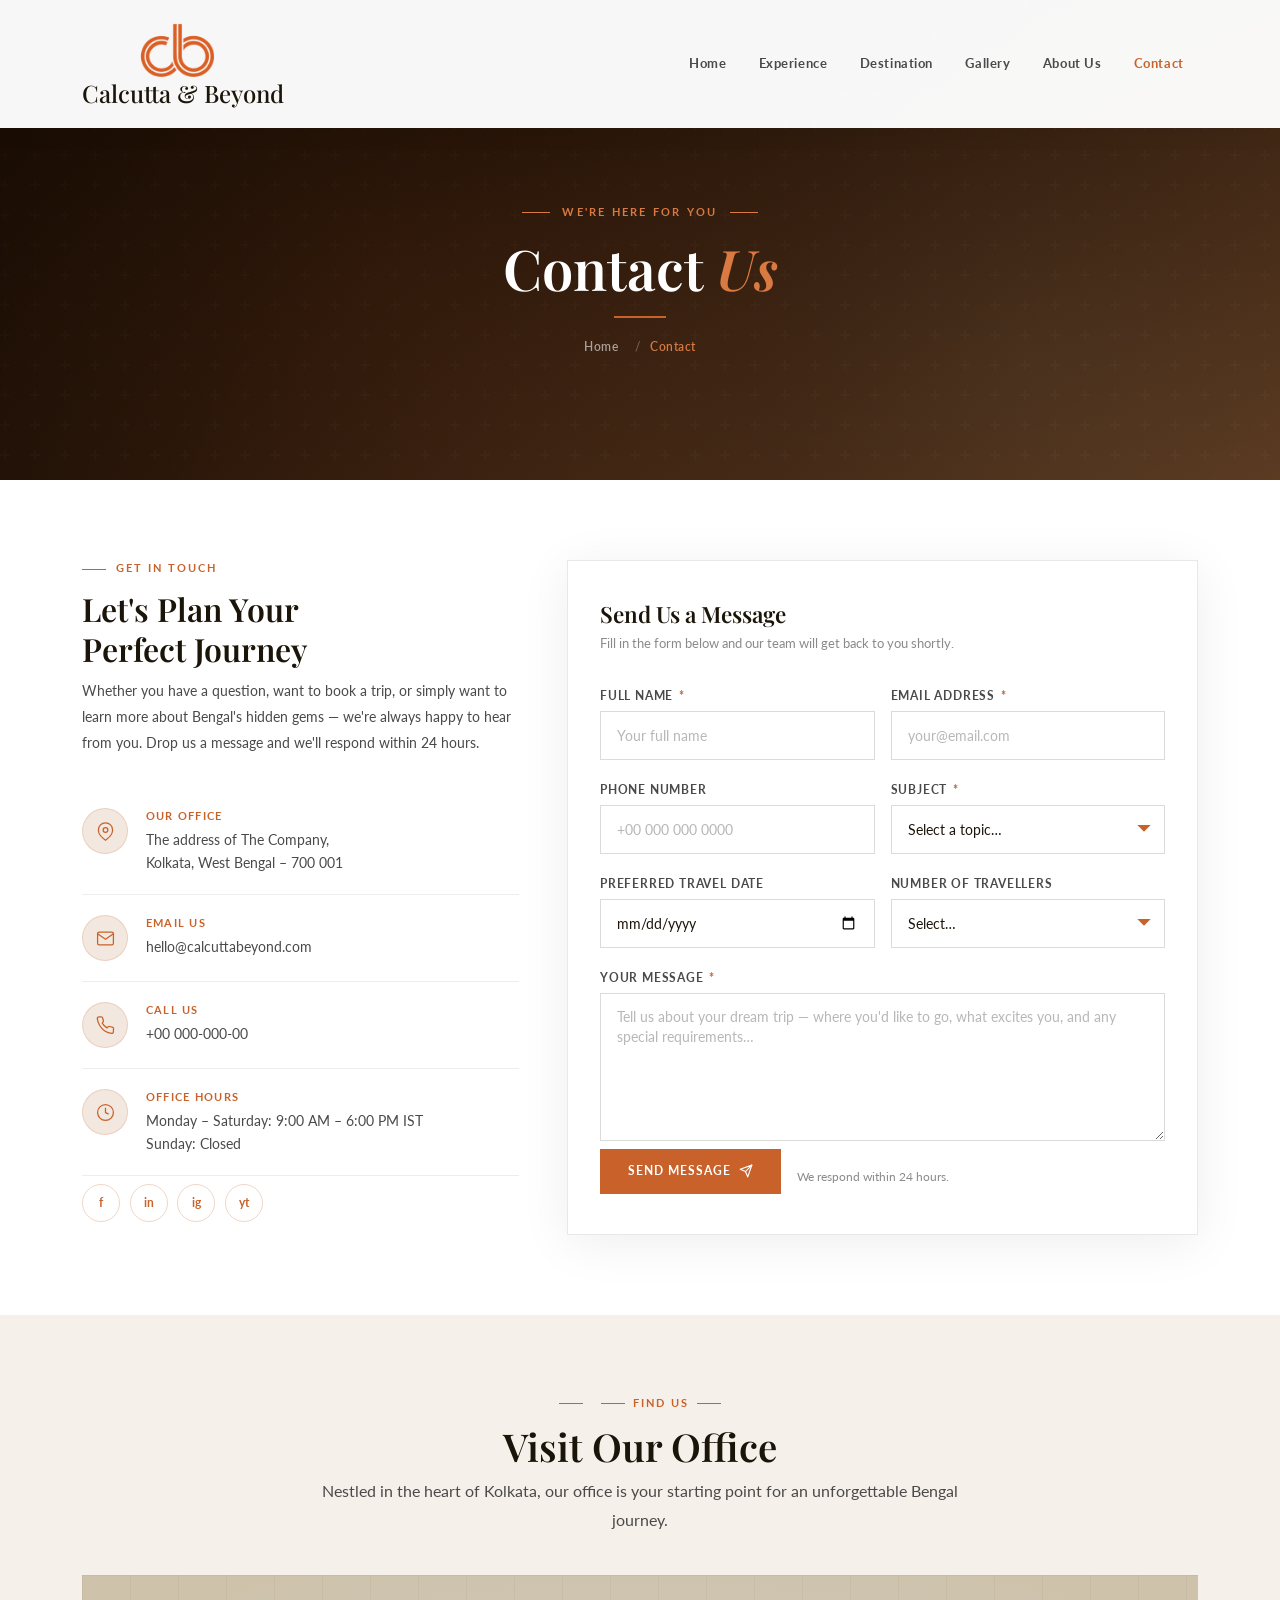
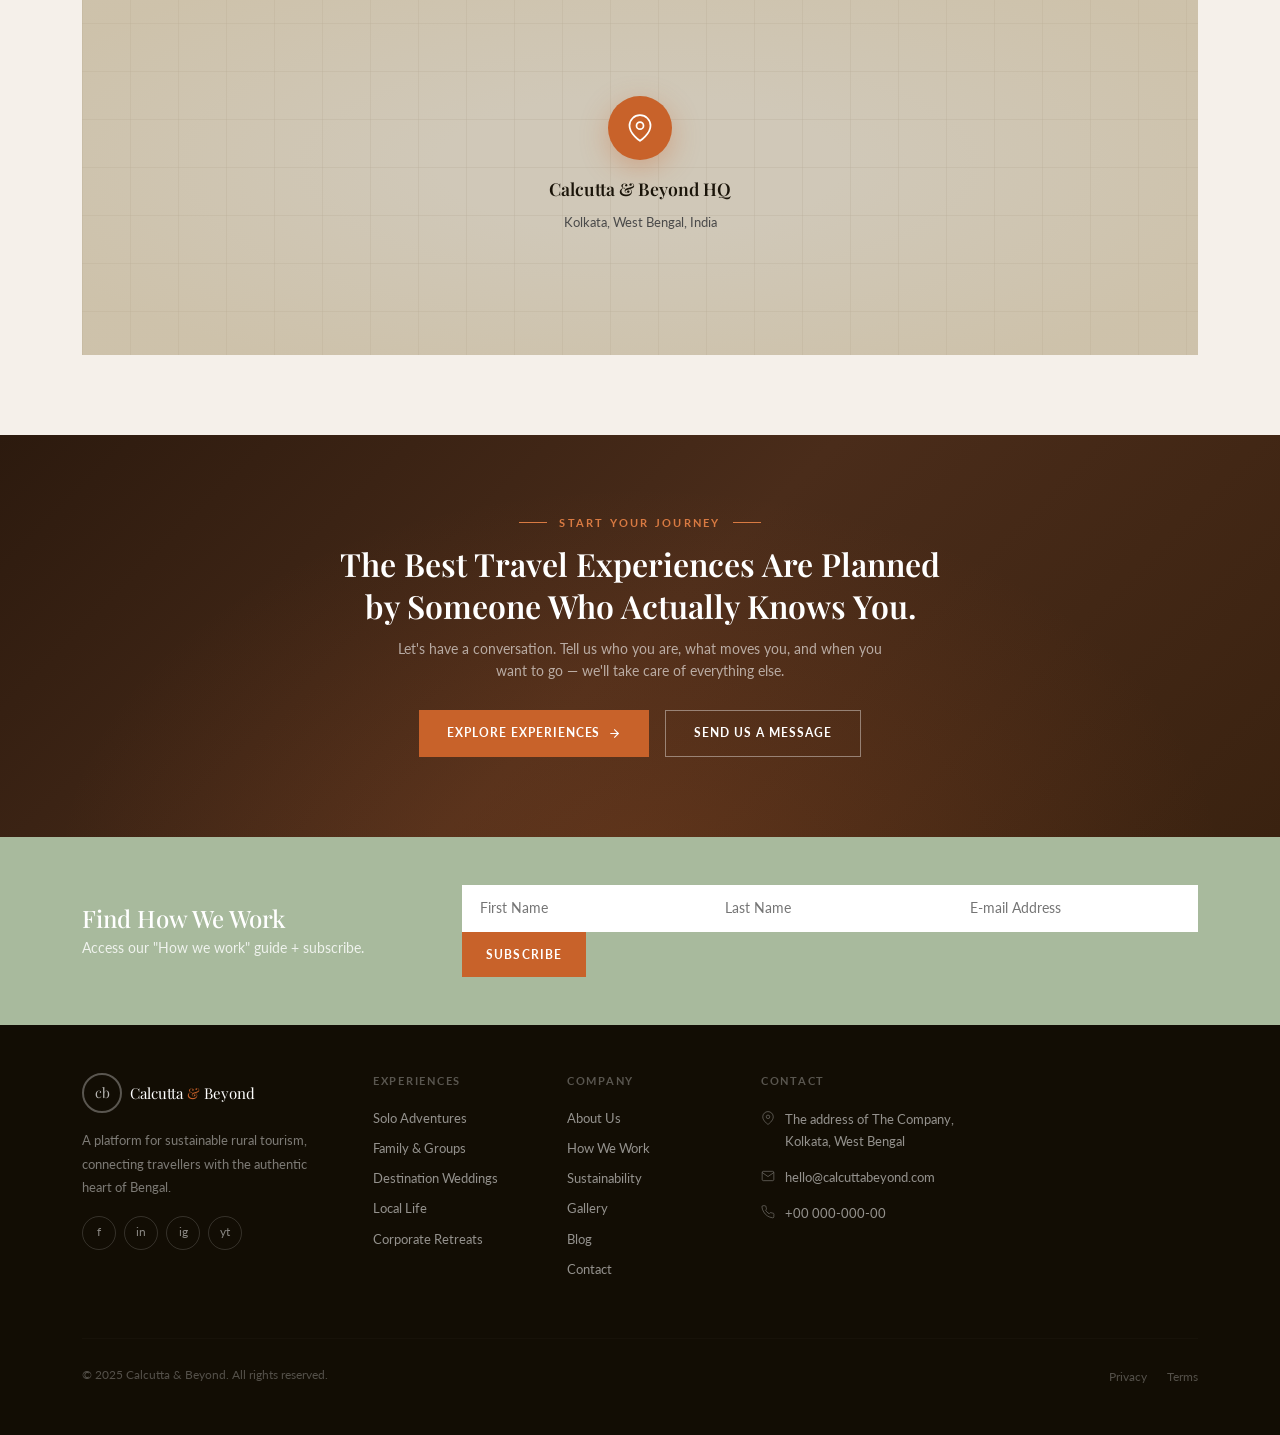
==== contact.html @ c4104a1e "udpate" ====
<!DOCTYPE html>
<html lang="en">
<head>
  <meta charset="UTF-8" />
  <meta name="viewport" content="width=device-width, initial-scale=1.0" />
  <title>Contact Us – Calcutta & Beyond</title>

  <!-- Bootstrap 5 -->
  <link href="https://cdn.jsdelivr.net/npm/bootstrap@5.3.3/dist/css/bootstrap.min.css" rel="stylesheet"/>
  <!-- AOS -->
  <link href="https://cdn.jsdelivr.net/npm/aos@2.3.4/dist/aos.css" rel="stylesheet"/>
  <!-- Google Fonts -->
  <link href="https://fonts.googleapis.com/css2?family=Playfair+Display:ital,wght@0,400;0,600;0,700;1,400;1,600&family=Lato:wght@300;400;700&display=swap" rel="stylesheet"/>

  <style>
    /* ═══════════════════════════════════════════
       TOKENS
    ═══════════════════════════════════════════ */
    :root {
      --orange:      #C8622A;
      --orange-lt:   #D97A42;
      --orange-pale: #F2E8DF;
      --cream:       #F5F0EA;
      --sage:        #9FAF94;
      --sage-bg:     #A8BA9D;
      --dark:        #1A1409;
      --mid:         #4A4A4A;
      --light:       #8A8A8A;
      --white:       #FFFFFF;
      --font-display: 'Playfair Display', serif;
      --font-body:    'Lato', sans-serif;
    }

    *, *::before, *::after { box-sizing: border-box; }
    html { scroll-behavior: smooth; }
    body {
      font-family: var(--font-body);
      color: var(--dark);
      background: var(--white);
      overflow-x: hidden;
    }

    /* ═══════════════════════════════════════════
       TYPOGRAPHY HELPERS
    ═══════════════════════════════════════════ */
    .font-display { font-family: var(--font-display); }
    .eyebrow {
      font-size: .7rem; font-weight: 700;
      letter-spacing: .18em; text-transform: uppercase;
      color: var(--orange); display: block; margin-bottom: .75rem;
    }
    .eyebrow::before {
      content: ''; display: inline-block;
      width: 24px; height: 1px; background: var(--orange);
      vertical-align: middle; margin-right: 10px;
    }
    .section-title {
      font-family: var(--font-display);
      font-size: clamp(1.8rem, 3vw, 2.8rem);
      font-weight: 600; line-height: 1.18; color: var(--dark);
    }
    .section-sub { font-size: .97rem; line-height: 1.85; color: var(--mid); }
    .bg-cream { background: var(--cream) !important; }
    .py-lg-6  { padding-top: 5rem !important; padding-bottom: 5rem !important; }

    /* ═══════════════════════════════════════════
       BUTTONS
    ═══════════════════════════════════════════ */
    .btn-cb-primary {
      display: inline-flex; align-items: center; gap: .5rem;
      background: var(--orange); color: var(--white);
      font-size: .75rem; font-weight: 700; letter-spacing: .08em;
      text-transform: uppercase; padding: .85rem 1.75rem;
      border: none; text-decoration: none; cursor: pointer;
      transition: background .25s, transform .25s;
    }
    .btn-cb-primary:hover { background: var(--orange-lt); color: var(--white); transform: translateY(-2px); }
    .btn-cb-primary svg  { transition: transform .25s; }
    .btn-cb-primary:hover svg { transform: translateX(4px); }

    /* ═══════════════════════════════════════════
       NAVBAR
    ═══════════════════════════════════════════ */
    #mainNav {
      background: rgba(255,255,255,.97) !important;
      box-shadow: 0 2px 24px rgba(0,0,0,.07);
      padding: .9rem 0;
      transition: padding .3s;
    }
    #mainNav.scrolled { padding: .5rem 0; }
    #mainNav .navbar-brand img {
      height: 60px; width: auto; object-fit: contain; margin-right: .75rem;
    }
    #mainNav .navbar-brand h4 {
      font-family: 'Playfair Display', serif;
      font-optical-sizing: auto;
      margin: 0; color: var(--dark);
    }
    .nav-link {
      font-size: .82rem; font-weight: 700; letter-spacing: .04em;
      color: var(--mid) !important; transition: color .2s;
      padding: .5rem .9rem !important;
    }
    .nav-link:hover, .nav-link.active { color: var(--orange) !important; }
    .navbar-toggler { border: 1.5px solid var(--orange); }
    .navbar-toggler-icon {
      background-image: url("data:image/svg+xml,%3csvg xmlns='http://www.w3.org/2000/svg' viewBox='0 0 30 30'%3e%3cpath stroke='%23C8622A' stroke-linecap='round' stroke-miterlimit='10' stroke-width='2' d='M4 7h22M4 15h22M4 23h22'/%3e%3c/svg%3e");
    }

    /* ═══════════════════════════════════════════
       INNER PAGE BANNER
    ═══════════════════════════════════════════ */
    #page-banner {
      min-height: 480px;
      position: relative;
      display: flex; align-items: center;
      /* Swap gradient for: background-image: url('assets/img/contact-banner.jpg'); */
      background: linear-gradient(135deg, #1e0e05 0%, #3a2010 35%, #5c3820 60%, #7a5030 100%);
      background-size: cover; background-position: center;
      overflow: hidden;
      padding-top: 80px;
    }
    .banner-mesh {
      position: absolute; inset: 0; pointer-events: none;
      background:
        radial-gradient(ellipse 800px 600px at 30% 55%, rgba(200,98,42,.2) 0%, transparent 60%),
        radial-gradient(ellipse 500px 400px at 80% 75%, rgba(159,175,148,.08) 0%, transparent 55%);
    }
    .banner-pattern {
      position: absolute; inset: 0; pointer-events: none; opacity: .04;
      background-image: url("data:image/svg+xml,%3Csvg width='60' height='60' viewBox='0 0 60 60' xmlns='http://www.w3.org/2000/svg'%3E%3Cg fill='%23ffffff'%3E%3Cpath d='M36 34v-4h-2v4h-4v2h4v4h2v-4h4v-2h-4zm0-30V0h-2v4h-4v2h4v4h2V6h4V4h-4zM6 34v-4H4v4H0v2h4v4h2v-4h4v-2H6zM6 4V0H4v4H0v2h4v4h2V6h4V4H6z'/%3E%3C/g%3E%3C/svg%3E");
    }
    .banner-overlay {
      position: absolute; inset: 0; pointer-events: none;
      background: linear-gradient(160deg, rgba(20,10,2,.82) 0%, rgba(20,10,2,.55) 50%, rgba(20,10,2,.3) 100%);
    }
    .banner-inner { position: relative; z-index: 2; width: 100%; }
    .banner-eyebrow {
      font-size: .7rem; font-weight: 700; letter-spacing: .2em;
      text-transform: uppercase; color: var(--orange-lt);
      display: flex; align-items: center; justify-content: center; gap: .8rem;
      margin-bottom: 1rem;
    }
    .banner-eyebrow::before,
    .banner-eyebrow::after {
      content: ''; width: 28px; height: 1px;
      background: var(--orange-lt); flex-shrink: 0;
    }
    #page-banner h1 {
      font-family: var(--font-display);
      font-size: clamp(2rem, 4.5vw, 3.5rem);
      font-weight: 600; line-height: 1.12; color: var(--white);
      margin-bottom: 1rem;
    }
    #page-banner h1 em { font-style: italic; color: var(--orange-lt); }
    .banner-divider {
      display: block; width: 52px; height: 2px;
      background: var(--orange); margin: 0 auto 1.25rem;
    }
    .banner-breadcrumb .breadcrumb {
      justify-content: center; margin: 0;
      background: transparent; padding: 0;
    }
    .banner-breadcrumb .breadcrumb-item {
      font-size: .76rem; font-weight: 600; letter-spacing: .04em;
    }
    .banner-breadcrumb .breadcrumb-item a {
      color: rgba(255,255,255,.58); text-decoration: none; transition: color .2s;
    }
    .banner-breadcrumb .breadcrumb-item a:hover { color: var(--orange-lt); }
    .banner-breadcrumb .breadcrumb-item.active { color: var(--orange-lt); }
    .banner-breadcrumb .breadcrumb-item + .breadcrumb-item::before {
      content: '/'; color: rgba(255,255,255,.28); padding: 0 .55rem;
    }

    /* ═══════════════════════════════════════════
       CONTACT INFO
    ═══════════════════════════════════════════ */
    #contact-main { background: var(--white); }

    .contact-intro-title {
      font-family: var(--font-display);
      font-size: clamp(1.5rem, 2.5vw, 2rem);
      font-weight: 600; line-height: 1.25; color: var(--dark);
      margin-bottom: .6rem;
    }
    .contact-intro-sub {
      font-size: .9rem; line-height: 1.8; color: var(--mid);
      margin-bottom: 2rem;
    }

    .info-item {
      display: flex; align-items: flex-start; gap: 1.1rem;
      padding: 1.25rem 0;
      border-bottom: 1px solid rgba(0,0,0,.07);
    }
    .info-item:last-child { border-bottom: none; }
    .info-icon {
      width: 46px; height: 46px; flex-shrink: 0; border-radius: 50%;
      background: var(--orange-pale);
      border: 1.5px solid rgba(200,98,42,.18);
      display: flex; align-items: center; justify-content: center;
      transition: background .25s, border-color .25s;
    }
    .info-item:hover .info-icon {
      background: var(--orange);
      border-color: var(--orange);
    }
    .info-icon svg {
      width: 19px; height: 19px; stroke: var(--orange);
      stroke-width: 1.6; fill: none;
      transition: stroke .25s;
    }
    .info-item:hover .info-icon svg { stroke: var(--white); }
    .info-label {
      font-size: .68rem; font-weight: 700; letter-spacing: .12em;
      text-transform: uppercase; color: var(--orange); margin-bottom: .2rem;
    }
    .info-text {
      font-size: .88rem; line-height: 1.65; color: var(--mid); margin: 0;
    }
    .info-text a { color: var(--mid); text-decoration: none; transition: color .2s; }
    .info-text a:hover { color: var(--orange); }

    /* Social strip inside info panel */
    .contact-socials { display: flex; gap: .6rem; margin-top: 1.75rem; }
    .c-social-btn {
      width: 38px; height: 38px;
      border: 1.5px solid rgba(200,98,42,.25);
      border-radius: 50%;
      display: flex; align-items: center; justify-content: center;
      color: var(--orange); text-decoration: none;
      font-size: .75rem; font-weight: 700;
      transition: background .25s, border-color .25s, color .25s;
    }
    .c-social-btn:hover {
      background: var(--orange);
      border-color: var(--orange);
      color: var(--white);
    }

    /* ═══════════════════════════════════════════
       CONTACT FORM
    ═══════════════════════════════════════════ */
    .contact-form-wrap {
      background: var(--white);
      border: 1px solid rgba(0,0,0,.09);
      padding: 2.5rem 2rem;
      box-shadow: 0 8px 48px rgba(0,0,0,.07);
    }
    .form-section-title {
      font-family: var(--font-display);
      font-size: 1.4rem; font-weight: 600; color: var(--dark);
      margin-bottom: .4rem;
    }
    .form-section-sub {
      font-size: .83rem; color: var(--light); margin-bottom: 1.75rem;
    }
    .form-label {
      font-size: .72rem; font-weight: 700; letter-spacing: .07em;
      text-transform: uppercase; color: var(--mid); margin-bottom: .4rem;
    }
    .form-control,
    .form-select {
      border: 1px solid rgba(0,0,0,.14); border-radius: 0;
      padding: .82rem 1rem; font-size: .88rem;
      font-family: var(--font-body); color: var(--dark);
      transition: border-color .25s, box-shadow .25s;
      background-color: var(--white);
    }
    .form-control:focus,
    .form-select:focus {
      border-color: var(--orange);
      box-shadow: 0 0 0 3px rgba(200,98,42,.1);
      outline: none;
    }
    .form-control::placeholder { color: rgba(74,74,74,.4); font-size: .85rem; }
    textarea.form-control { min-height: 148px; resize: vertical; }
    .form-select { background-image: url("data:image/svg+xml,%3Csvg xmlns='http://www.w3.org/2000/svg' width='12' height='8' viewBox='0 0 12 8'%3E%3Cpath fill='%23C8622A' d='M1 1l5 5 5-5'/%3E%3C/svg%3E"); }

    /* Required asterisk */
    .form-label .req { color: var(--orange); margin-left: 2px; }

    /* Form submit row */
    .form-note {
      font-size: .75rem; color: var(--light); margin-top: .75rem;
    }

    /* ═══════════════════════════════════════════
       MAP SECTION
    ═══════════════════════════════════════════ */
    #map-section { background: var(--cream); }
    .map-wrap {
      position: relative; width: 100%; height: 380px;
      overflow: hidden; background: #d0c8b8;
      display: flex; align-items: center; justify-content: center;
    }
    .map-placeholder {
      text-align: center; position: relative; z-index: 2;
    }
    .map-placeholder-icon {
      width: 64px; height: 64px; margin: 0 auto 1rem;
      background: var(--orange);
      border-radius: 50%;
      display: flex; align-items: center; justify-content: center;
      box-shadow: 0 8px 28px rgba(200,98,42,.35);
    }
    .map-placeholder-icon svg {
      width: 28px; height: 28px; stroke: var(--white);
      stroke-width: 1.5; fill: none;
    }
    .map-placeholder p {
      font-family: var(--font-display); font-size: 1.1rem;
      font-weight: 600; color: var(--dark); margin-bottom: .4rem;
    }
    .map-placeholder span { font-size: .82rem; color: var(--mid); }
    /* Map grid-lines texture */
    .map-grid {
      position: absolute; inset: 0; opacity: .18;
      background-image:
        linear-gradient(rgba(100,80,50,.4) 1px, transparent 1px),
        linear-gradient(90deg, rgba(100,80,50,.4) 1px, transparent 1px);
      background-size: 48px 48px;
    }
    .map-grid-accent {
      position: absolute; inset: 0;
      background: radial-gradient(ellipse 60% 60% at 50% 50%, transparent 30%, rgba(200,180,140,.3) 100%);
    }

    /* ═══════════════════════════════════════════
       CTA STRIP
    ═══════════════════════════════════════════ */
    #cta-strip {
      position: relative; overflow: hidden;
      background: linear-gradient(135deg, #2c1a0e 0%, #4a2c1a 50%, #3a2210 100%);
    }
    #cta-strip::before {
      content: ''; position: absolute; inset: 0; pointer-events: none;
      background: radial-gradient(ellipse 900px 600px at 50% 110%, rgba(200,98,42,.2) 0%, transparent 65%);
    }
    .cta-eyebrow {
      font-size: .7rem; font-weight: 700; letter-spacing: .2em;
      text-transform: uppercase; color: var(--orange-lt);
      display: flex; align-items: center; justify-content: center; gap: .8rem;
      margin-bottom: .75rem;
    }
    .cta-eyebrow::before,
    .cta-eyebrow::after {
      content: ''; width: 28px; height: 1px; background: var(--orange-lt); flex-shrink: 0;
    }
    .cta-strip-title {
      font-family: var(--font-display);
      font-size: clamp(1.4rem, 2.5vw, 2.1rem);
      font-weight: 600; line-height: 1.3; color: var(--white);
      margin-bottom: .75rem;
    }
    .cta-strip-sub { font-size: .9rem; color: rgba(255,255,255,.6); margin-bottom: 1.75rem; }

    /* ═══════════════════════════════════════════
       NEWSLETTER
    ═══════════════════════════════════════════ */
    #newsletter { background: var(--sage-bg); }
    #newsletter h3 { font-family: var(--font-display); font-size: 1.5rem; color: var(--white); }
    #newsletter p  { font-size: .88rem; color: rgba(255,255,255,.82); }
    .nl-input {
      border: none; border-radius: 0;
      padding: .85rem 1.1rem; font-size: .85rem;
      font-family: var(--font-body); outline: none;
    }
    .nl-input:focus { box-shadow: none; border: none; outline: none; }
    .nl-btn {
      background: var(--orange); color: var(--white);
      border: none; padding: .85rem 1.5rem; border-radius: 0;
      font-size: .72rem; font-weight: 700; letter-spacing: .1em;
      text-transform: uppercase; white-space: nowrap;
      cursor: pointer; transition: background .25s;
    }
    .nl-btn:hover { background: var(--orange-lt); }

    /* ═══════════════════════════════════════════
       FOOTER
    ═══════════════════════════════════════════ */
    footer { background: #120d04; }
    .footer-brand-text { font-family: var(--font-display); font-size: 15px; color: var(--white); }
    .footer-brand-text span { color: var(--orange); }
    .footer-brand-mark {
      width: 40px; height: 40px; border-radius: 50%;
      border: 2px solid rgba(255,255,255,.3);
      display: flex; align-items: center; justify-content: center;
      font-family: var(--font-display); color: rgba(255,255,255,.7); font-size: 14px; flex-shrink: 0;
    }
    footer p.brand-sub { font-size: .82rem; color: rgba(255,255,255,.45); line-height: 1.8; }
    .social-btn {
      width: 34px; height: 34px; border-radius: 50%;
      border: 1px solid rgba(255,255,255,.15);
      display: flex; align-items: center; justify-content: center;
      color: rgba(255,255,255,.5); text-decoration: none; font-size: .78rem;
      transition: border-color .2s, color .2s;
    }
    .social-btn:hover { border-color: var(--orange); color: var(--orange); }
    .footer-col-title {
      font-size: .68rem; font-weight: 700; letter-spacing: .16em;
      text-transform: uppercase; color: rgba(255,255,255,.3); margin-bottom: 1.25rem;
    }
    .footer-link {
      display: block; font-size: .82rem;
      color: rgba(255,255,255,.55); text-decoration: none; margin-bottom: .65rem;
      transition: color .2s;
    }
    .footer-link:hover { color: var(--orange-lt); }
    .footer-contact-item { display: flex; gap: .65rem; margin-bottom: .9rem; }
    .footer-contact-item svg { flex-shrink: 0; margin-top: 2px; opacity: .55; }
    .footer-contact-item span { font-size: .82rem; color: rgba(255,255,255,.55); line-height: 1.65; }
    .footer-divider { border-color: rgba(255,255,255,.07); }
    .footer-bottom-text { font-size: .75rem; color: rgba(255,255,255,.28); }
    .footer-bottom-link {
      color: rgba(255,255,255,.28); text-decoration: none;
      font-size: .75rem; margin-left: 1rem; transition: color .2s;
    }
    .footer-bottom-link:hover { color: var(--orange-lt); }

    /* ═══════════════════════════════════════════
       RESPONSIVE
    ═══════════════════════════════════════════ */
    @media(max-width: 991px) {
      #page-banner { min-height: 380px; padding-top: 70px; }
    }
    @media(max-width: 575px) {
      #page-banner { min-height: 320px; }
      .contact-form-wrap { padding: 1.75rem 1.25rem; }
    }
  </style>
</head>
<body>

<!-- ═══════════════════════
     NAVBAR
════════════════════════ -->
<nav class="navbar navbar-expand-lg fixed-top" id="mainNav">
  <div class="container">
    <a class="navbar-brand text-center align-items-center gap-2" href="index.html">
      <img src="assets/img/logo.svg" alt="">
      <h4>Calcutta &amp; Beyond</h4>
    </a>
    <button class="navbar-toggler" type="button" data-bs-toggle="collapse" data-bs-target="#navMenu">
      <span class="navbar-toggler-icon"></span>
    </button>
    <div class="collapse navbar-collapse" id="navMenu">
      <ul class="navbar-nav ms-auto gap-1">
        <li class="nav-item"><a class="nav-link" href="index.html">Home</a></li>
        <li class="nav-item"><a class="nav-link" href="experieces.html">Experience</a></li>
        <li class="nav-item"><a class="nav-link" href="#">Destination</a></li>
        <li class="nav-item"><a class="nav-link" href="#">Gallery</a></li>
        <li class="nav-item"><a class="nav-link" href="#">About Us</a></li>
        <li class="nav-item"><a class="nav-link active" href="#">Contact</a></li>
      </ul>
    </div>
  </div>
</nav>


<!-- ═══════════════════════
     PAGE BANNER
════════════════════════ -->
<section id="page-banner">
  <div class="banner-mesh"></div>
  <div class="banner-pattern"></div>
  <div class="banner-overlay"></div>

  <div class="container banner-inner">
    <div class="row justify-content-center">
      <div class="col-lg-8 col-xl-7 text-center" data-aos="fade-up" data-aos-duration="750">
        <div class="banner-eyebrow">We're Here For You</div>
        <h1>Contact <em>Us</em></h1>
        <span class="banner-divider"></span>
        <nav class="banner-breadcrumb" aria-label="breadcrumb">
          <ol class="breadcrumb">
            <li class="breadcrumb-item"><a href="index.html">Home</a></li>
            <li class="breadcrumb-item active" aria-current="page">Contact</li>
          </ol>
        </nav>
      </div>
    </div>
  </div>
</section>


<!-- ═══════════════════════
     CONTACT MAIN
════════════════════════ -->
<section id="contact-main" class="py-5 py-lg-6">
  <div class="container">
    <div class="row g-5 align-items-start">

      <!-- LEFT: Contact Info -->
      <div class="col-lg-5" data-aos="fade-right" data-aos-duration="800">
        <span class="eyebrow">Get In Touch</span>
        <h2 class="contact-intro-title">Let's Plan Your<br>Perfect Journey</h2>
        <p class="contact-intro-sub">
          Whether you have a question, want to book a trip, or simply want to learn more about Bengal's hidden gems — we're always happy to hear from you. Drop us a message and we'll respond within 24 hours.
        </p>

        <!-- Info items -->
        <div class="info-item">
          <div class="info-icon">
            <svg viewBox="0 0 24 24"><path d="M21 10c0 7-9 13-9 13s-9-6-9-13a9 9 0 0 1 18 0z"/><circle cx="12" cy="10" r="3"/></svg>
          </div>
          <div>
            <div class="info-label">Our Office</div>
            <p class="info-text">The address of The Company,<br>Kolkata, West Bengal – 700 001</p>
          </div>
        </div>

        <div class="info-item">
          <div class="info-icon">
            <svg viewBox="0 0 24 24"><path d="M4 4h16c1.1 0 2 .9 2 2v12c0 1.1-.9 2-2 2H4c-1.1 0-2-.9-2-2V6c0-1.1.9-2 2-2z"/><polyline points="22,6 12,13 2,6"/></svg>
          </div>
          <div>
            <div class="info-label">Email Us</div>
            <p class="info-text"><a href="mailto:hello@calcuttabeyond.com">hello@calcuttabeyond.com</a></p>
          </div>
        </div>

        <div class="info-item">
          <div class="info-icon">
            <svg viewBox="0 0 24 24"><path d="M22 16.92v3a2 2 0 0 1-2.18 2 19.79 19.79 0 0 1-8.63-3.07A19.5 19.5 0 0 1 4.69 12 19.79 19.79 0 0 1 1.61 3.4 2 2 0 0 1 3.58 1.21h3a2 2 0 0 1 2 1.72 12.84 12.84 0 0 0 .7 2.81 2 2 0 0 1-.45 2.11L7.91 8.96a16 16 0 0 0 6 6l1.27-1.27a2 2 0 0 1 2.11-.45c.91.34 1.85.57 2.81.7A2 2 0 0 1 22 16.92z"/></svg>
          </div>
          <div>
            <div class="info-label">Call Us</div>
            <p class="info-text"><a href="tel:+0000000000">+00 000-000-00</a></p>
          </div>
        </div>

        <div class="info-item">
          <div class="info-icon">
            <svg viewBox="0 0 24 24"><circle cx="12" cy="12" r="10"/><polyline points="12 6 12 12 16 14"/></svg>
          </div>
          <div>
            <div class="info-label">Office Hours</div>
            <p class="info-text">Monday – Saturday: 9:00 AM – 6:00 PM IST<br>Sunday: Closed</p>
          </div>
        </div>

        <!-- Social links -->
        <div class="contact-socials mt-2">
          <a href="#" class="c-social-btn" title="Facebook">f</a>
          <a href="#" class="c-social-btn" title="LinkedIn">in</a>
          <a href="#" class="c-social-btn" title="Instagram">ig</a>
          <a href="#" class="c-social-btn" title="YouTube">yt</a>
        </div>
      </div><!-- /col-left -->

      <!-- RIGHT: Contact Form -->
      <div class="col-lg-7" data-aos="fade-left" data-aos-duration="800" data-aos-delay="80">
        <div class="contact-form-wrap">
          <h3 class="form-section-title">Send Us a Message</h3>
          <p class="form-section-sub">Fill in the form below and our team will get back to you shortly.</p>

          <form id="contactForm" novalidate>
            <div class="row g-3">

              <!-- Name -->
              <div class="col-sm-6">
                <label class="form-label" for="fullName">
                  Full Name <span class="req">*</span>
                </label>
                <input type="text" id="fullName" name="fullName"
                       class="form-control" placeholder="Your full name" required>
              </div>

              <!-- Email -->
              <div class="col-sm-6">
                <label class="form-label" for="emailAddr">
                  Email Address <span class="req">*</span>
                </label>
                <input type="email" id="emailAddr" name="emailAddr"
                       class="form-control" placeholder="your@email.com" required>
              </div>

              <!-- Phone -->
              <div class="col-sm-6">
                <label class="form-label" for="phoneNum">Phone Number</label>
                <input type="tel" id="phoneNum" name="phoneNum"
                       class="form-control" placeholder="+00 000 000 0000">
              </div>

              <!-- Subject -->
              <div class="col-sm-6">
                <label class="form-label" for="subject">
                  Subject <span class="req">*</span>
                </label>
                <select id="subject" name="subject" class="form-select" required>
                  <option value="" disabled selected>Select a topic…</option>
                  <option value="book-trip">Book a Trip</option>
                  <option value="custom">Custom Itinerary Request</option>
                  <option value="group">Group &amp; Family Travel</option>
                  <option value="wedding">Destination Wedding</option>
                  <option value="partnership">Partnership / Collaboration</option>
                  <option value="press">Press &amp; Media</option>
                  <option value="general">General Enquiry</option>
                </select>
              </div>

              <!-- Travel Dates (optional) -->
              <div class="col-sm-6">
                <label class="form-label" for="travelDate">Preferred Travel Date</label>
                <input type="date" id="travelDate" name="travelDate" class="form-control">
              </div>

              <!-- No. of travellers -->
              <div class="col-sm-6">
                <label class="form-label" for="travellers">Number of Travellers</label>
                <select id="travellers" name="travellers" class="form-select">
                  <option value="" disabled selected>Select…</option>
                  <option>1 (Solo)</option>
                  <option>2</option>
                  <option>3 – 5</option>
                  <option>6 – 10</option>
                  <option>11 – 20</option>
                  <option>20+</option>
                </select>
              </div>

              <!-- Message -->
              <div class="col-12">
                <label class="form-label" for="message">
                  Your Message <span class="req">*</span>
                </label>
                <textarea id="message" name="message" class="form-control"
                          placeholder="Tell us about your dream trip — where you'd like to go, what excites you, and any special requirements…"
                          required></textarea>
              </div>

              <!-- Submit -->
              <div class="col-12 d-flex align-items-center gap-3 flex-wrap mt-2">
                <button type="submit" class="btn-cb-primary">
                  Send Message
                  <svg width="14" height="14" viewBox="0 0 24 24" fill="none" stroke="currentColor" stroke-width="2" stroke-linecap="round" stroke-linejoin="round"><line x1="22" y1="2" x2="11" y2="13"/><polygon points="22 2 15 22 11 13 2 9 22 2"/></svg>
                </button>
                <p class="form-note mb-0">We respond within 24 hours.</p>
              </div>

            </div><!-- /row -->
          </form><!-- /form -->

        </div><!-- /contact-form-wrap -->
      </div><!-- /col-right -->

    </div><!-- /row -->
  </div><!-- /container -->
</section>


<!-- ═══════════════════════
     MAP SECTION
════════════════════════ -->
<section id="map-section" class="py-5 py-lg-6 bg-cream">
  <div class="container">
    <div class="row justify-content-center mb-4" data-aos="fade-up">
      <div class="col-lg-7 text-center">
        <span class="eyebrow" style="display:flex;align-items:center;justify-content:center;gap:.5rem;">
          <span style="width:24px;height:1px;background:var(--orange);display:inline-block"></span>
          Find Us
          <span style="width:24px;height:1px;background:var(--orange);display:inline-block"></span>
        </span>
        <h2 class="section-title">Visit Our Office</h2>
        <p class="section-sub mt-2">
          Nestled in the heart of Kolkata, our office is your starting point for an unforgettable Bengal journey.
        </p>
      </div>
    </div>
    <div class="map-wrap" data-aos="fade-up" data-aos-delay="80">
      <!-- Replace with Google Maps iframe when available:
           <iframe src="https://maps.google.com/..." width="100%" height="380" style="border:0" allowfullscreen loading="lazy"></iframe>
      -->
      <div class="map-grid"></div>
      <div class="map-grid-accent"></div>
      <div class="map-placeholder">
        <div class="map-placeholder-icon">
          <svg viewBox="0 0 24 24"><path d="M21 10c0 7-9 13-9 13s-9-6-9-13a9 9 0 0 1 18 0z"/><circle cx="12" cy="10" r="3"/></svg>
        </div>
        <p>Calcutta &amp; Beyond HQ</p>
        <span>Kolkata, West Bengal, India</span>
      </div>
    </div>
  </div>
</section>


<!-- ═══════════════════════
     CTA STRIP
════════════════════════ -->
<section id="cta-strip" class="py-5 py-lg-6 text-center position-relative">
  <div class="container position-relative" style="z-index:1">
    <div class="cta-eyebrow" data-aos="fade-up">Start Your Journey</div>
    <h2 class="cta-strip-title mx-auto" style="max-width:640px" data-aos="fade-up" data-aos-delay="60">
      The Best Travel Experiences Are Planned by Someone Who Actually Knows You.
    </h2>
    <p class="cta-strip-sub mx-auto" style="max-width:500px" data-aos="fade-up" data-aos-delay="120">
      Let's have a conversation. Tell us who you are, what moves you, and when you want to go — we'll take care of everything else.
    </p>
    <div class="d-flex flex-wrap gap-3 justify-content-center" data-aos="fade-up" data-aos-delay="180">
      <a href="experieces.html" class="btn-cb-primary">
        Explore Experiences
        <svg width="13" height="13" viewBox="0 0 24 24" fill="none" stroke="currentColor" stroke-width="2" stroke-linecap="round" stroke-linejoin="round"><line x1="5" y1="12" x2="19" y2="12"/><polyline points="12 5 19 12 12 19"/></svg>
      </a>
      <a href="#contactForm" class="btn-cb-primary" style="background:transparent;border:1.5px solid rgba(255,255,255,.4);">
        Send Us a Message
      </a>
    </div>
  </div>
</section>


<!-- ═══════════════════════
     NEWSLETTER
════════════════════════ -->
<section id="newsletter" class="py-5">
  <div class="container">
    <div class="row align-items-center g-4">
      <div class="col-lg-4" data-aos="fade-right">
        <h3 class="mb-1">Find How We Work</h3>
        <p class="mb-0">Access our "How we work" guide + subscribe.</p>
      </div>
      <div class="col-lg-8" data-aos="fade-left" data-aos-delay="80">
        <div class="d-flex flex-wrap gap-0">
          <input type="text"  class="nl-input flex-fill" placeholder="First Name"     style="min-width:120px"/>
          <input type="text"  class="nl-input flex-fill" placeholder="Last Name"      style="min-width:120px"/>
          <input type="email" class="nl-input flex-fill" placeholder="E-mail Address" style="min-width:180px"/>
          <button class="nl-btn">Subscribe</button>
        </div>
      </div>
    </div>
  </div>
</section>


<!-- ═══════════════════════
     FOOTER
════════════════════════ -->
<footer class="py-5">
  <div class="container">
    <div class="row g-5">
      <div class="col-lg-3 col-md-6">
        <div class="d-flex align-items-center gap-2 mb-3">
          <div class="footer-brand-mark">cb</div>
          <div class="footer-brand-text">Calcutta <span>&</span> Beyond</div>
        </div>
        <p class="brand-sub">A platform for sustainable rural tourism, connecting travellers with the authentic heart of Bengal.</p>
        <div class="d-flex gap-2 mt-3">
          <a href="#" class="social-btn">f</a>
          <a href="#" class="social-btn">in</a>
          <a href="#" class="social-btn">ig</a>
          <a href="#" class="social-btn">yt</a>
        </div>
      </div>
      <div class="col-lg-2 col-md-6 col-6">
        <div class="footer-col-title">Experiences</div>
        <a href="#" class="footer-link">Solo Adventures</a>
        <a href="#" class="footer-link">Family &amp; Groups</a>
        <a href="#" class="footer-link">Destination Weddings</a>
        <a href="#" class="footer-link">Local Life</a>
        <a href="#" class="footer-link">Corporate Retreats</a>
      </div>
      <div class="col-lg-2 col-md-6 col-6">
        <div class="footer-col-title">Company</div>
        <a href="#" class="footer-link">About Us</a>
        <a href="#" class="footer-link">How We Work</a>
        <a href="#" class="footer-link">Sustainability</a>
        <a href="#" class="footer-link">Gallery</a>
        <a href="#" class="footer-link">Blog</a>
        <a href="contact.html" class="footer-link">Contact</a>
      </div>
      <div class="col-lg-3 col-md-6">
        <div class="footer-col-title">Contact</div>
        <div class="footer-contact-item">
          <svg width="14" height="14" viewBox="0 0 24 24" fill="none" stroke="rgba(255,255,255,.6)" stroke-width="1.5"><path d="M21 10c0 7-9 13-9 13s-9-6-9-13a9 9 0 0 1 18 0z"/><circle cx="12" cy="10" r="3"/></svg>
          <span>The address of The Company,<br>Kolkata, West Bengal</span>
        </div>
        <div class="footer-contact-item">
          <svg width="14" height="14" viewBox="0 0 24 24" fill="none" stroke="rgba(255,255,255,.6)" stroke-width="1.5"><path d="M4 4h16c1.1 0 2 .9 2 2v12c0 1.1-.9 2-2 2H4c-1.1 0-2-.9-2-2V6c0-1.1.9-2 2-2z"/><polyline points="22,6 12,13 2,6"/></svg>
          <span>hello@calcuttabeyond.com</span>
        </div>
        <div class="footer-contact-item">
          <svg width="14" height="14" viewBox="0 0 24 24" fill="none" stroke="rgba(255,255,255,.6)" stroke-width="1.5"><path d="M22 16.92v3a2 2 0 0 1-2.18 2 19.79 19.79 0 0 1-8.63-3.07A19.5 19.5 0 0 1 4.69 12 19.79 19.79 0 0 1 1.61 3.4 2 2 0 0 1 3.58 1.21h3a2 2 0 0 1 2 1.72 12.84 12.84 0 0 0 .7 2.81 2 2 0 0 1-.45 2.11L7.91 8.96a16 16 0 0 0 6 6l1.27-1.27a2 2 0 0 1 2.11-.45c.91.34 1.85.57 2.81.7A2 2 0 0 1 22 16.92z"/></svg>
          <span>+00 000-000-00</span>
        </div>
      </div>
    </div>
    <hr class="footer-divider mt-5 mb-4"/>
    <div class="d-flex flex-wrap justify-content-between align-items-center gap-3">
      <p class="footer-bottom-text mb-0">© 2025 Calcutta &amp; Beyond. All rights reserved.</p>
      <div>
        <a href="#" class="footer-bottom-link">Privacy</a>
        <a href="#" class="footer-bottom-link">Terms</a>
      </div>
    </div>
  </div>
</footer>


<!-- ═══════════════════════
     SCRIPTS
════════════════════════ -->
<script src="https://cdn.jsdelivr.net/npm/bootstrap@5.3.3/dist/js/bootstrap.bundle.min.js"></script>
<script src="https://cdn.jsdelivr.net/npm/aos@2.3.4/dist/aos.js"></script>

<script>
/* ─── AOS ─────────────────── */
AOS.init({ once: true, duration: 700, easing: 'ease-out-cubic' });

/* ─── Sticky nav shrink ───── */
window.addEventListener('scroll', () => {
  document.getElementById('mainNav').classList.toggle('scrolled', window.scrollY > 60);
});

/* ─── Form submit handler ─── */
document.getElementById('contactForm').addEventListener('submit', function(e) {
  e.preventDefault();
  const btn   = this.querySelector('button[type="submit"]');
  const orig  = btn.innerHTML;

  /* Basic validation */
  if (!this.checkValidity()) {
    this.classList.add('was-validated');
    return;
  }

  /* Simulated send feedback */
  btn.innerHTML = 'Sending… <svg width="14" height="14" viewBox="0 0 24 24" fill="none" stroke="currentColor" stroke-width="2"><polyline points="20 6 9 17 4 12"/></svg>';
  btn.disabled = true;

  setTimeout(() => {
    btn.innerHTML = 'Message Sent! ✓';
    btn.style.background = '#4a7a4a';
    setTimeout(() => {
      btn.innerHTML = orig;
      btn.disabled  = false;
      btn.style.background = '';
      this.reset();
      this.classList.remove('was-validated');
    }, 3000);
  }, 1200);
});
</script>
</body>
</html>
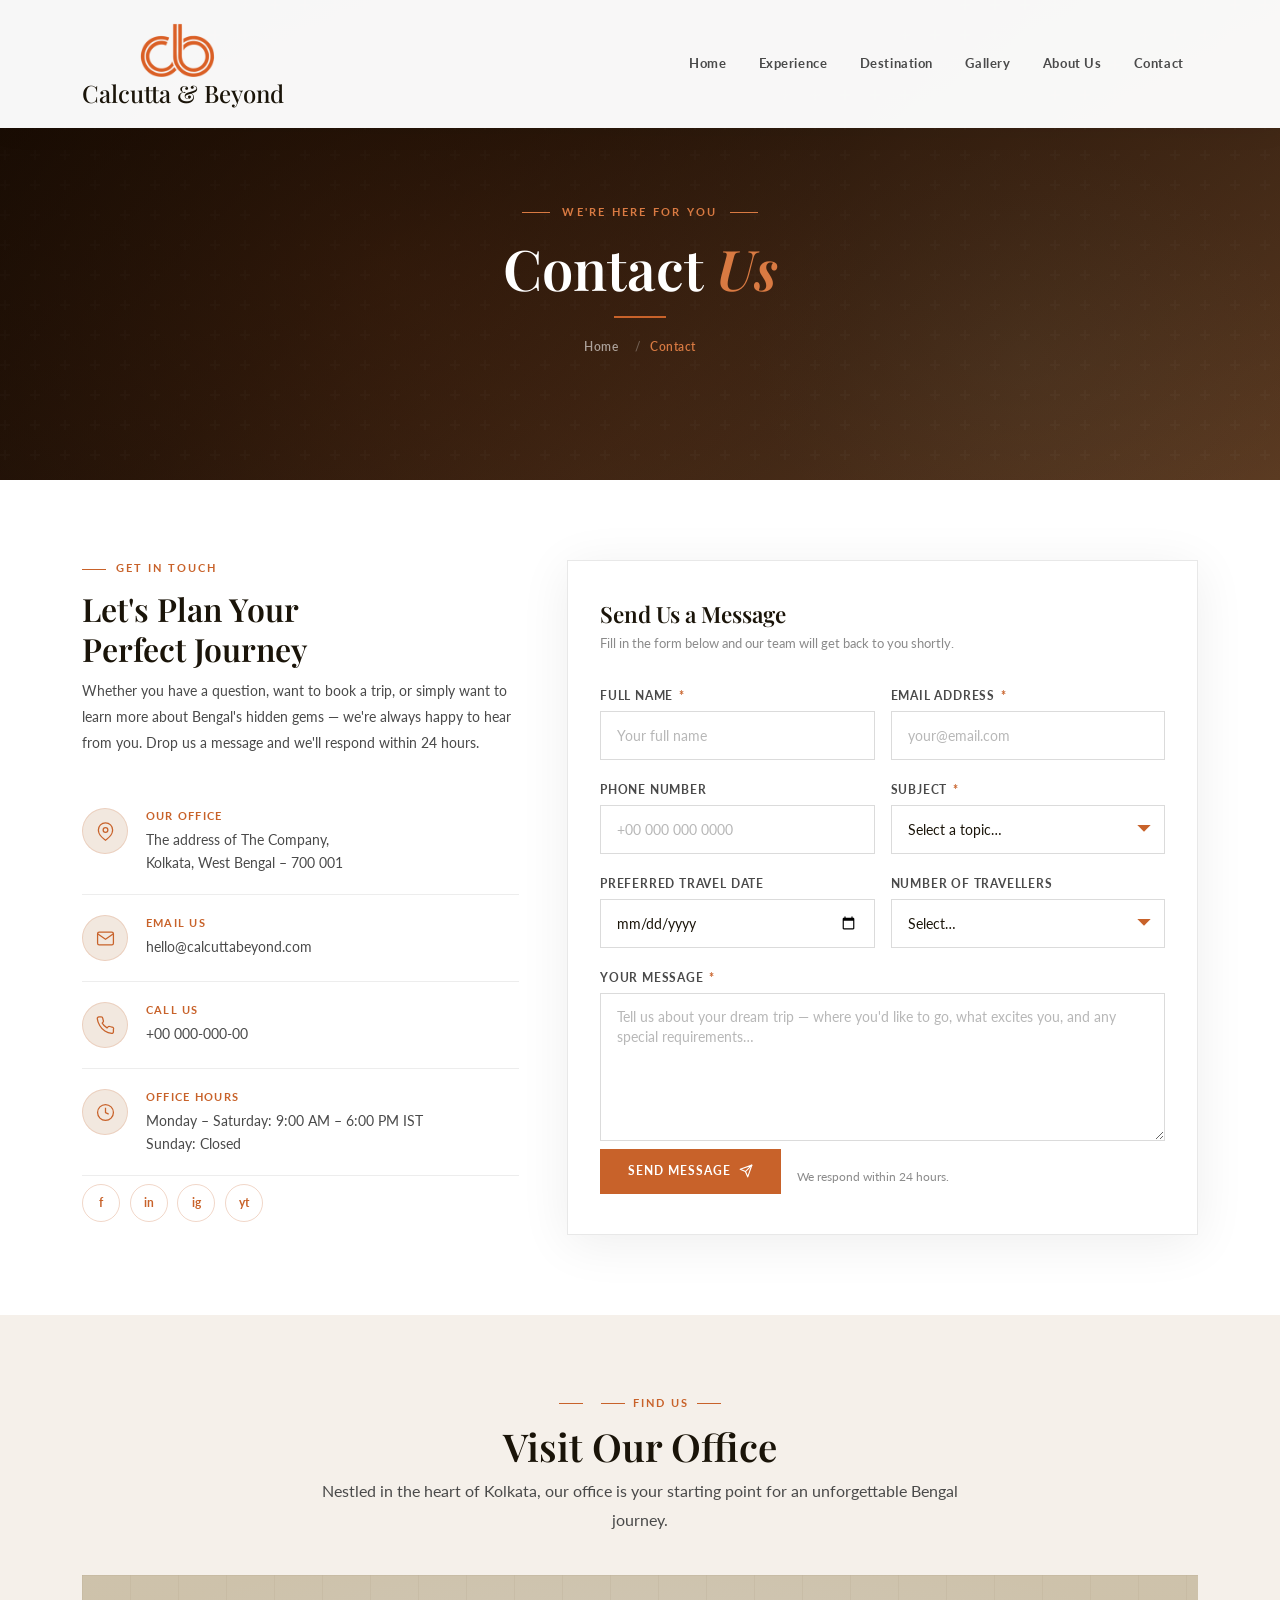
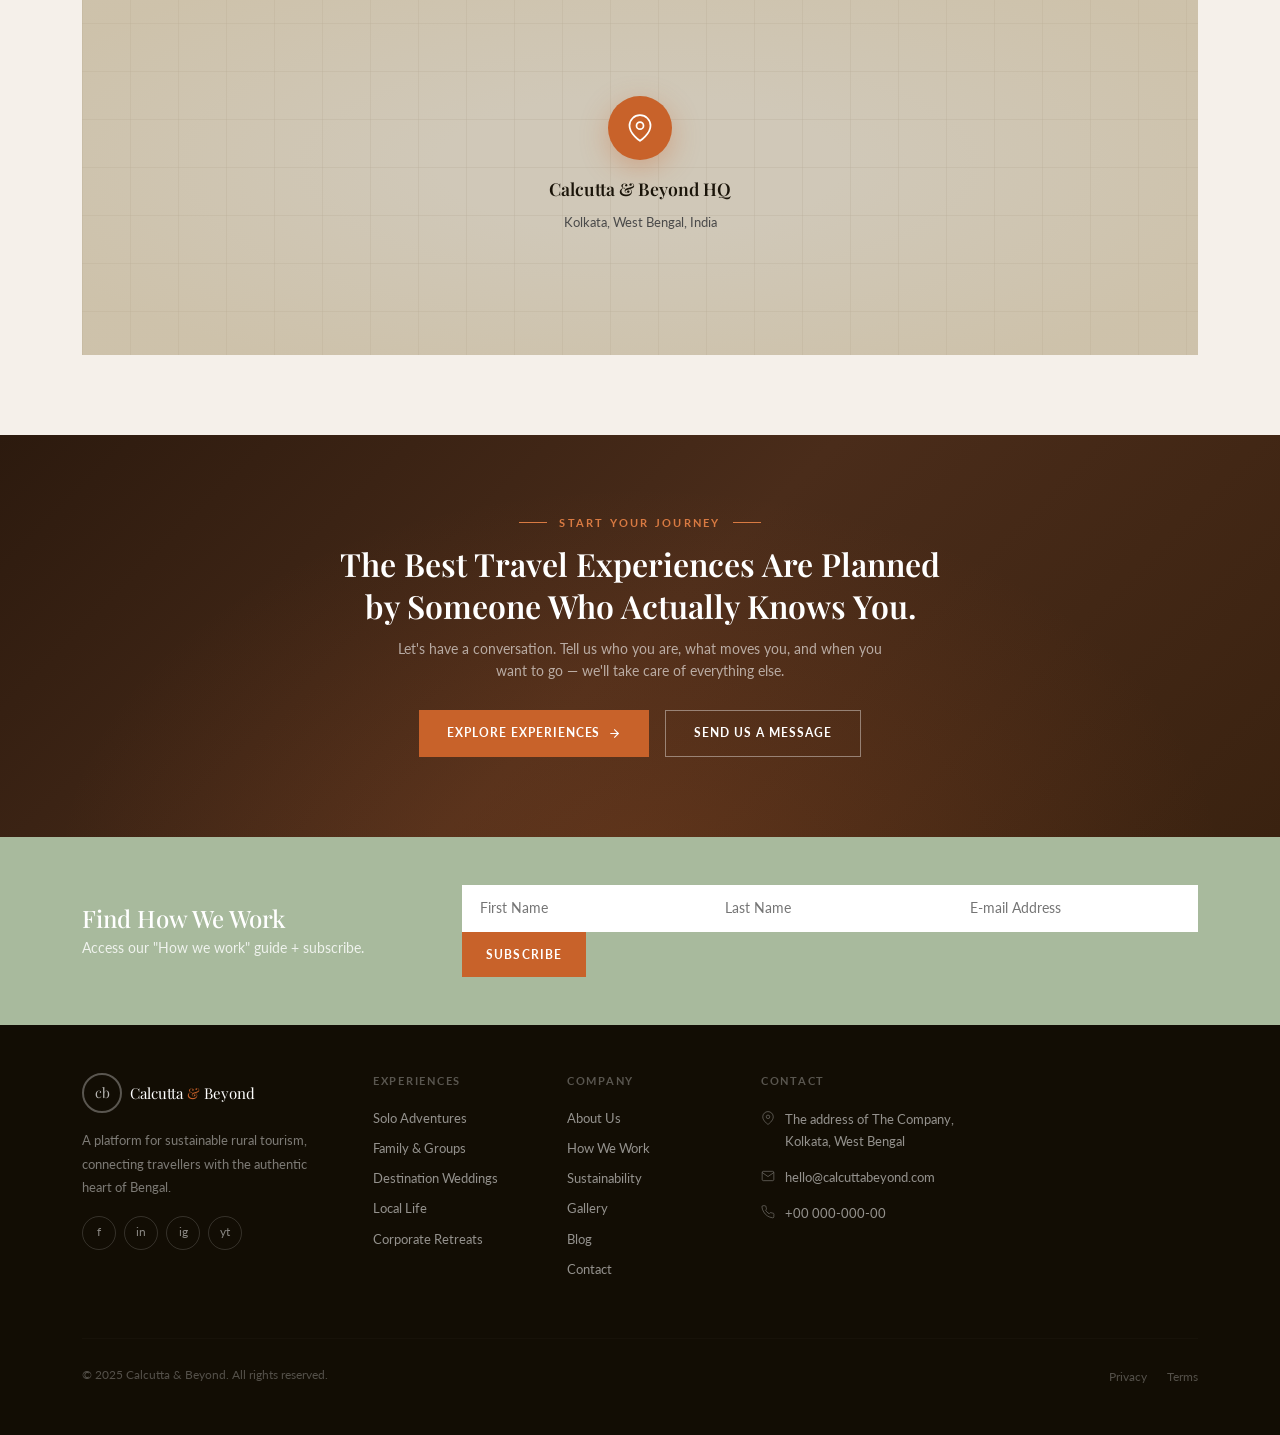
==== commit 1a7bbcf5: "udpate" ====
--- a/contact.html
+++ b/contact.html
@@ -450,9 +450,9 @@
         <li class="nav-item"><a class="nav-link" href="index.html">Home</a></li>
         <li class="nav-item"><a class="nav-link" href="experieces.html">Experience</a></li>
         <li class="nav-item"><a class="nav-link" href="#">Destination</a></li>
-        <li class="nav-item"><a class="nav-link" href="#">Gallery</a></li>
+        <li class="nav-item"><a class="nav-link" href="gallery.html">Gallery</a></li>
         <li class="nav-item"><a class="nav-link" href="#">About Us</a></li>
-        <li class="nav-item"><a class="nav-link active" href="#">Contact</a></li>
+        <li class="nav-item"><a class="nav-link" href="contact.html">Contact</a></li>
       </ul>
     </div>
   </div>
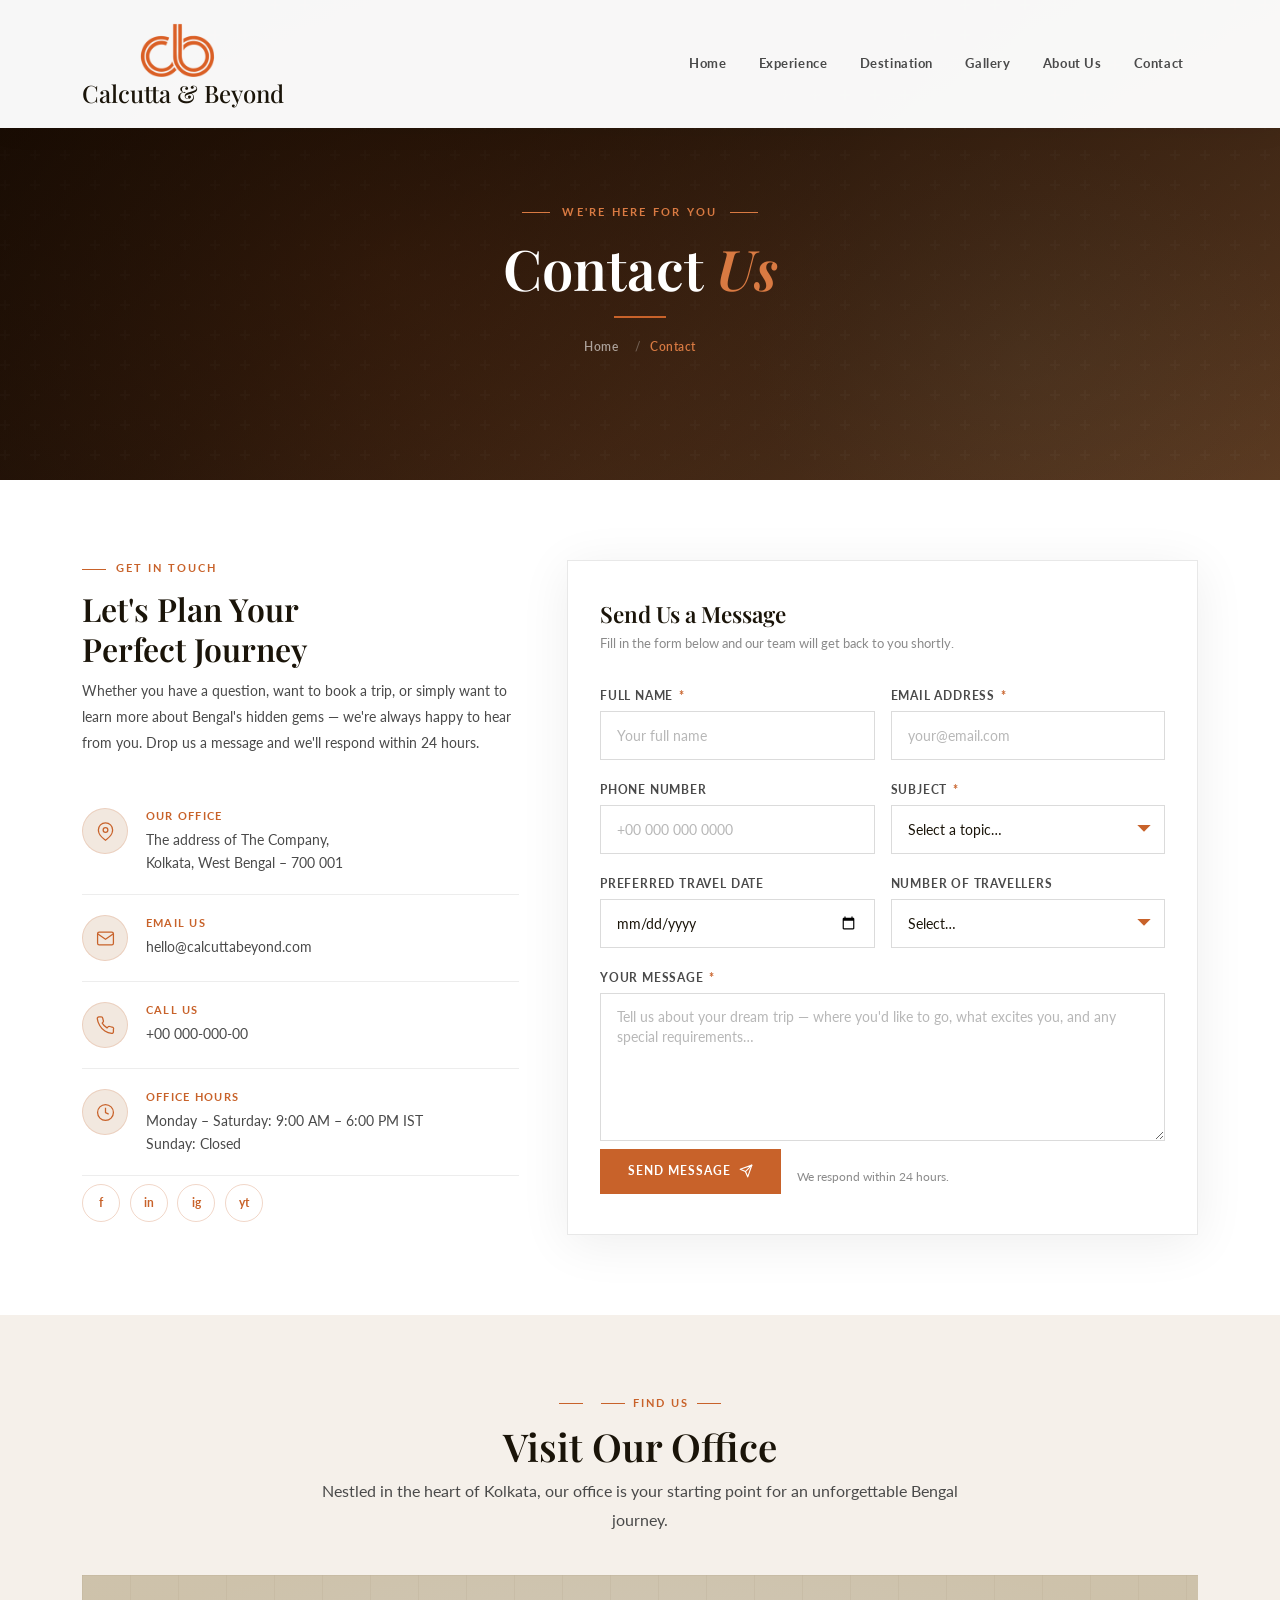
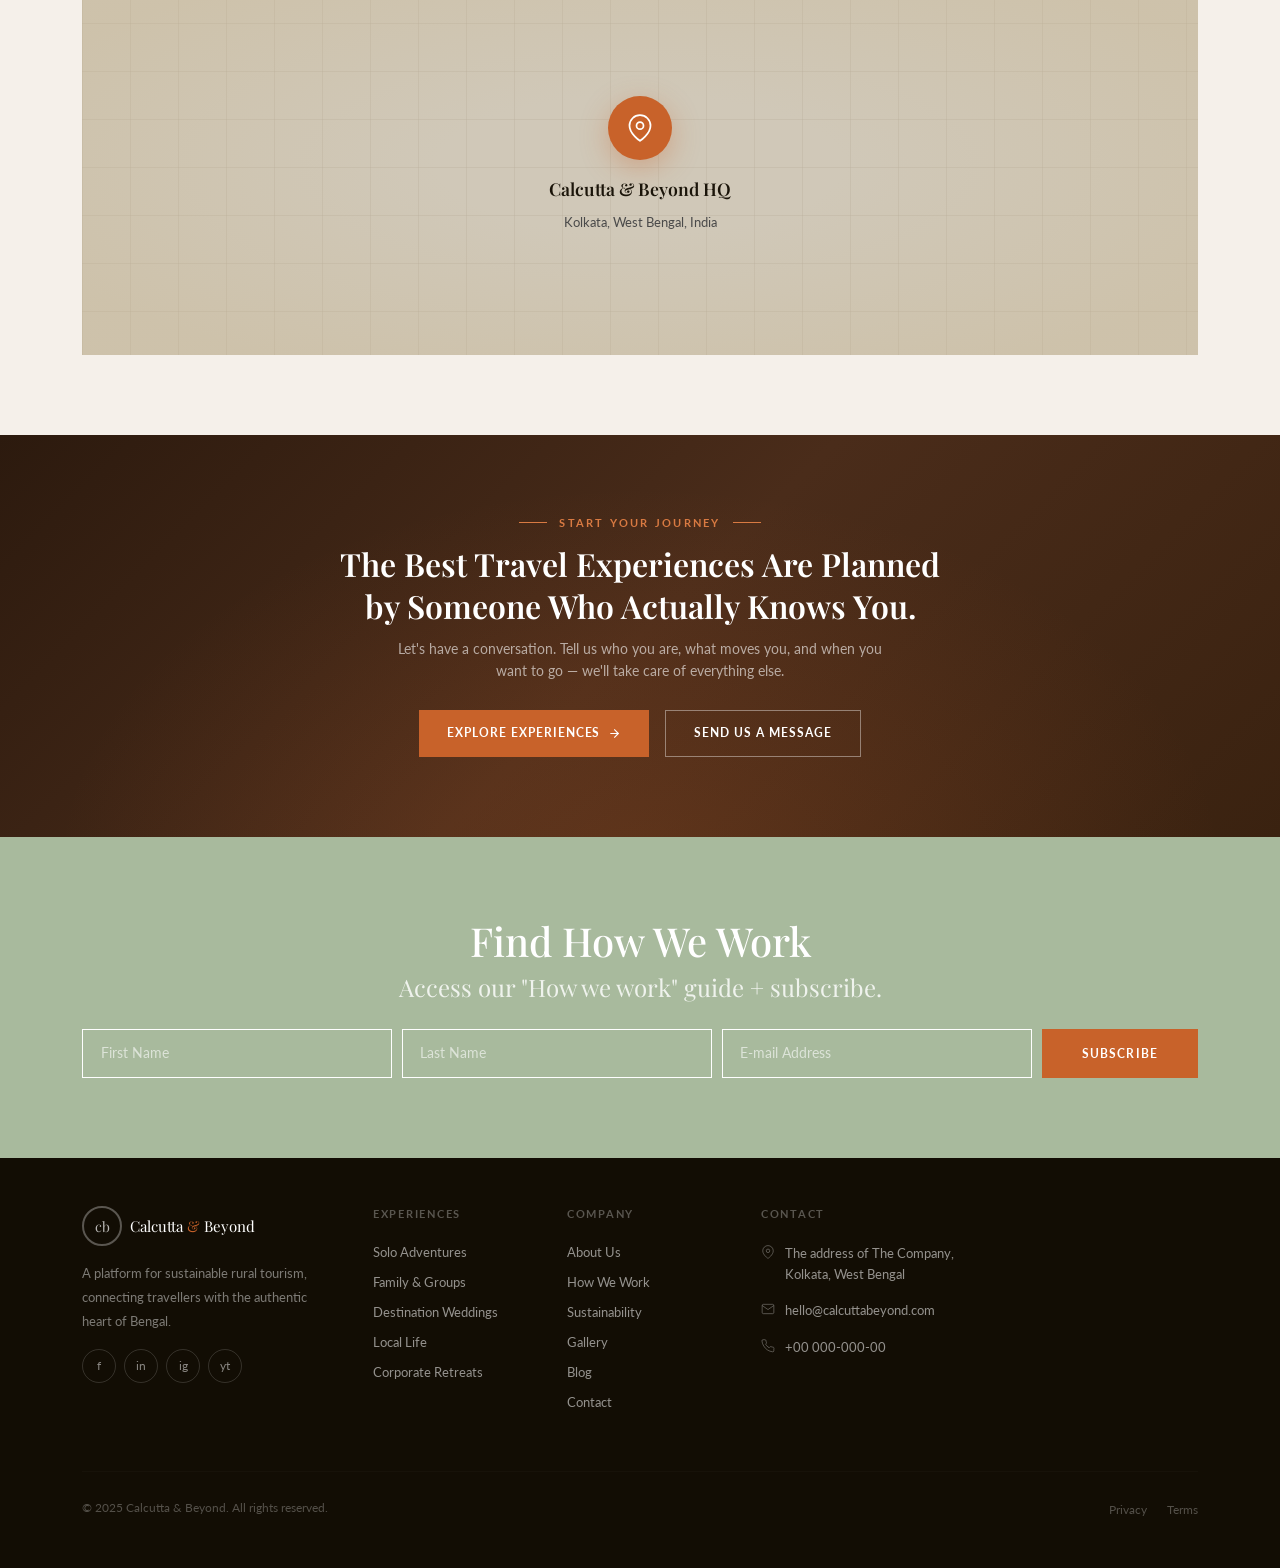
==== commit 9c43b9fa: "update" ====
--- a/contact.html
+++ b/contact.html
@@ -11,7 +11,8 @@
   <link href="https://cdn.jsdelivr.net/npm/aos@2.3.4/dist/aos.css" rel="stylesheet"/>
   <!-- Google Fonts -->
   <link href="https://fonts.googleapis.com/css2?family=Playfair+Display:ital,wght@0,400;0,600;0,700;1,400;1,600&family=Lato:wght@300;400;700&display=swap" rel="stylesheet"/>
-
+  <!-- Custom CSS -->
+  <link href="assets/css/style.css" rel="stylesheet"/>
   <style>
     /* ═══════════════════════════════════════════
        TOKENS
@@ -355,27 +356,6 @@
       margin-bottom: .75rem;
     }
     .cta-strip-sub { font-size: .9rem; color: rgba(255,255,255,.6); margin-bottom: 1.75rem; }
-
-    /* ═══════════════════════════════════════════
-       NEWSLETTER
-    ═══════════════════════════════════════════ */
-    #newsletter { background: var(--sage-bg); }
-    #newsletter h3 { font-family: var(--font-display); font-size: 1.5rem; color: var(--white); }
-    #newsletter p  { font-size: .88rem; color: rgba(255,255,255,.82); }
-    .nl-input {
-      border: none; border-radius: 0;
-      padding: .85rem 1.1rem; font-size: .85rem;
-      font-family: var(--font-body); outline: none;
-    }
-    .nl-input:focus { box-shadow: none; border: none; outline: none; }
-    .nl-btn {
-      background: var(--orange); color: var(--white);
-      border: none; padding: .85rem 1.5rem; border-radius: 0;
-      font-size: .72rem; font-weight: 700; letter-spacing: .1em;
-      text-transform: uppercase; white-space: nowrap;
-      cursor: pointer; transition: background .25s;
-    }
-    .nl-btn:hover { background: var(--orange-lt); }
 
     /* ═══════════════════════════════════════════
        FOOTER
@@ -449,9 +429,9 @@
       <ul class="navbar-nav ms-auto gap-1">
         <li class="nav-item"><a class="nav-link" href="index.html">Home</a></li>
         <li class="nav-item"><a class="nav-link" href="experieces.html">Experience</a></li>
-        <li class="nav-item"><a class="nav-link" href="#">Destination</a></li>
+        <li class="nav-item"><a class="nav-link" href="destination.html">Destination</a></li>
         <li class="nav-item"><a class="nav-link" href="gallery.html">Gallery</a></li>
-        <li class="nav-item"><a class="nav-link" href="#">About Us</a></li>
+        <li class="nav-item"><a class="nav-link" href="about.html">About Us</a></li>
         <li class="nav-item"><a class="nav-link" href="contact.html">Contact</a></li>
       </ul>
     </div>
@@ -715,14 +695,14 @@
 <!-- ═══════════════════════
      NEWSLETTER
 ════════════════════════ -->
-<section id="newsletter" class="py-5">
+<section id="newsletter">
   <div class="container">
     <div class="row align-items-center g-4">
-      <div class="col-lg-4" data-aos="fade-right">
+      <div class="col-12" data-aos="fade-down" data-aos-delay="80">
+        <div class="text-center mb-4">
         <h3 class="mb-1">Find How We Work</h3>
         <p class="mb-0">Access our "How we work" guide + subscribe.</p>
-      </div>
-      <div class="col-lg-8" data-aos="fade-left" data-aos-delay="80">
+        </div>
         <div class="d-flex flex-wrap gap-0">
           <input type="text"  class="nl-input flex-fill" placeholder="First Name"     style="min-width:120px"/>
           <input type="text"  class="nl-input flex-fill" placeholder="Last Name"      style="min-width:120px"/>
--- a/assets/css/style.css
+++ b/assets/css/style.css
@@ -0,0 +1,584 @@
+    /* ═══════════════════════════════════════════
+       TOKENS
+    ═══════════════════════════════════════════ */
+    :root {
+      --orange:      #C8622A;
+      --orange-lt:   #D97A42;
+      --orange-pale: #F2E8DF;
+      --cream:       #F5F0EA;
+      --sage:        #9FAF94;
+      --sage-bg:     #A8BA9D;
+      --dark:        #1A1409;
+      --mid:         #4A4A4A;
+      --light:       #8A8A8A;
+      --white:       #FFFFFF;
+      --font-display: 'Playfair Display', serif;
+      --font-body:    'Lato', sans-serif;
+    }
+
+    *, *::before, *::after { box-sizing: border-box; }
+    html { scroll-behavior: smooth; }
+    body {
+      font-family: var(--font-body);
+      color: var(--dark);
+      background: var(--white);
+      overflow-x: hidden;
+    }
+
+    /* ═══════════════════════════════════════════
+       TYPOGRAPHY HELPERS
+    ═══════════════════════════════════════════ */
+    .font-display { font-family: var(--font-display); }
+    .eyebrow {
+      font-size: .7rem; font-weight: 700;
+      letter-spacing: .18em; text-transform: uppercase;
+      color: var(--orange); display: block; margin-bottom: .75rem;
+    }
+    .eyebrow::before {
+      content: ''; display: inline-block;
+      width: 24px; height: 1px;
+      background: var(--orange);
+      vertical-align: middle; margin-right: 10px;
+    }
+    .eyebrow-center {
+      display: flex; align-items: center; justify-content: center; gap: .65rem;
+      font-size: .7rem; font-weight: 700; letter-spacing: .18em;
+      text-transform: uppercase; color: var(--orange); margin-bottom: .75rem;
+    }
+    .eyebrow-center::before,
+    .eyebrow-center::after {
+      content: ''; width: 24px; height: 1px; background: var(--orange);
+    }
+    .section-title {
+      font-family: var(--font-display);
+      font-size: clamp(1.8rem, 3vw, 2.8rem);
+      font-weight: 600; line-height: 1.18; color: var(--dark);
+    }
+    .section-sub {
+      font-size: .97rem; line-height: 1.85; color: var(--mid);
+    }
+    .text-orange { color: var(--orange) !important; }
+    .bg-cream     { background: var(--cream) !important; }
+    .bg-dark-warm { background: var(--dark) !important; }
+    .bg-sage      { background: var(--sage-bg) !important; }
+    .py-lg-6 { padding-top: 5rem !important; padding-bottom: 5rem !important; }
+
+    /* ═══════════════════════════════════════════
+       BUTTONS
+    ═══════════════════════════════════════════ */
+    .btn-cb-primary {
+      display: inline-flex; align-items: center; gap: .5rem;
+      background: var(--orange); color: var(--white);
+      font-size: .75rem; font-weight: 700; letter-spacing: .08em;
+      text-transform: uppercase; padding: .85rem 1.75rem;
+      border: none; text-decoration: none;
+      transition: background .25s, transform .25s;
+    }
+    .btn-cb-primary:hover { background: var(--orange-lt); color: var(--white); transform: translateY(-2px); }
+    .btn-cb-primary svg { transition: transform .25s; }
+    .btn-cb-primary:hover svg { transform: translateX(4px); }
+
+    .btn-cb-outline {
+      display: inline-flex; align-items: center; gap: .5rem;
+      background: transparent; color: var(--white);
+      font-size: .75rem; font-weight: 700; letter-spacing: .08em;
+      text-transform: uppercase; padding: .85rem 1.75rem;
+      border: 1.5px solid rgba(255,255,255,.45);
+      text-decoration: none; transition: border-color .25s, background .25s;
+    }
+    .btn-cb-outline:hover { border-color: var(--white); background: rgba(255,255,255,.07); color: var(--white); }
+
+    /* ═══════════════════════════════════════════
+       NAVBAR
+    ═══════════════════════════════════════════ */
+    #mainNav {
+      background: rgba(255,255,255,.97) !important;
+      box-shadow: 0 2px 24px rgba(0,0,0,.07);
+      padding: .9rem 0;
+      transition: padding .3s;
+    }
+    #mainNav.scrolled { padding: .5rem 0; }
+    .navbar-brand-text {
+      font-family: var(--font-display); font-size: 15px; color: var(--dark); line-height: 1.2;
+    }
+    .navbar-brand-text span { color: var(--orange); }
+    .nav-link {
+      font-size: .82rem; font-weight: 700; letter-spacing: .04em;
+      color: var(--mid) !important; transition: color .2s;
+      padding: .5rem .9rem !important;
+    }
+    .nav-link:hover, .nav-link.active { color: var(--orange) !important; }
+    .navbar-toggler { border: 1.5px solid var(--orange); }
+    .navbar-toggler-icon {
+      background-image: url("data:image/svg+xml,%3csvg xmlns='http://www.w3.org/2000/svg' viewBox='0 0 30 30'%3e%3cpath stroke='%23C8622A' stroke-linecap='round' stroke-miterlimit='10' stroke-width='2' d='M4 7h22M4 15h22M4 23h22'/%3e%3c/svg%3e");
+    }
+    #mainNav .navbar-brand img {
+      height: 60px; width: auto; object-fit: contain; margin-right: .75rem;
+    }
+    #mainNav .navbar-brand h4 {
+      font-family: 'Playfair Display', serif;
+      font-optical-sizing: auto;
+      margin: 0; color: var(--dark);
+    }
+
+    /* ═══════════════════════════════════════════
+       HERO CAROUSEL
+    ═══════════════════════════════════════════ */
+    #heroCarousel { position: relative; }
+    .hero-slide {
+      min-height: 100vh;
+      position: relative;
+      display: flex; align-items: center;
+      /* Replace gradient with: background-image: url('assets/img/hero-bg-N.jpg'); */
+      background-color: #2a1508;
+      background-size: cover;
+      background-position: center;
+      background-repeat: no-repeat;
+    }
+    .hero-slide-overlay {
+      position: absolute; inset: 0; pointer-events: none;
+      /* background: linear-gradient(
+        to right,
+        rgba(15,8,2,.82) 0%,
+        rgba(20,10,4,.55) 50%,
+        rgba(20,10,4,.18) 100%
+      ); */
+      background: linear-gradient(
+        to right,
+        #0A0A0A 3%,
+        #D5D3D3 100%
+      );
+      opacity: .48;
+    }
+    /* Subtle texture for slides without a photo */
+    .hero-slide-pattern {
+      position: absolute; inset: 0; pointer-events: none; opacity: .035;
+      background-image: url("data:image/svg+xml,%3Csvg width='60' height='60' viewBox='0 0 60 60' xmlns='http://www.w3.org/2000/svg'%3E%3Cg fill='%23ffffff'%3E%3Cpath d='M36 34v-4h-2v4h-4v2h4v4h2v-4h4v-2h-4zm0-30V0h-2v4h-4v2h4v4h2V6h4V4h-4zM6 34v-4H4v4H0v2h4v4h2v-4h4v-2H6zM6 4V0H4v4H0v2h4v4h2V6h4V4H6z'/%3E%3C/g%3E%3C/svg%3E");
+    }
+    /* Base glow layer — mood colour defined per slide */
+    .hero-slide-glow { display:none; position: absolute; inset: 0; pointer-events: none; }
+
+    .hero-slide-content {
+      position: relative; z-index: 2;
+      padding-top:  152px;
+      padding-bottom: 3rem;
+      padding-left: 44px;
+      width: 100%;
+    }
+
+    /* ── Slide 1 · Heritage amber/ochre (colonial architecture) ── */
+    .slide-bg-1 {
+      background-color: #3d1e06;
+      background-image: url('assets/img/hero-bg-1.jpg');
+    }
+    .slide-glow-1 {
+      background:
+        radial-gradient(ellipse 900px 700px at 75% 55%, rgba(200,110,30,.30) 0%, transparent 62%),
+        linear-gradient(160deg, rgba(80,30,5,.55) 0%, rgba(60,20,5,.15) 55%, transparent 100%);
+    }
+
+    /* ── Slide 2 · Rural lush green (village/countryside) ── */
+    .slide-bg-2 {
+      background-color: #0c1f0a;
+      background-image: url('assets/img/hero-bg-2.jpg');
+    }
+    .slide-glow-2 {
+      background:
+        radial-gradient(ellipse 900px 700px at 68% 58%, rgba(55,140,50,.22) 0%, transparent 62%),
+        linear-gradient(160deg, rgba(8,30,8,.60) 0%, rgba(10,28,8,.18) 55%, transparent 100%);
+    }
+
+    /* ── Slide 3 · Sundarbans deep blue (water/mangrove) ── */
+    .slide-bg-3 {
+      background-color: #08121e;
+      background-image: url('assets/img/hero-bg-3.jpg');
+    }
+    .slide-glow-3 {
+      background:
+        radial-gradient(ellipse 900px 700px at 65% 50%, rgba(38,90,180,.22) 0%, transparent 62%),
+        linear-gradient(160deg, rgba(5,15,40,.65) 0%, rgba(5,18,40,.18) 55%, transparent 100%);
+    }
+
+    /* Hero typography */
+    .hero-eyebrow {
+      font-size: .72rem; font-weight: 700; letter-spacing: .18em;
+      text-transform: uppercase; color: var(--orange-lt);
+      display: flex; align-items: center; gap: .75rem; margin-bottom: 1.25rem;
+    }
+    .hero-eyebrow::before {
+      content: ''; width: 30px; height: 1px; background: var(--orange-lt); flex-shrink: 0;
+    }
+    .hero-slide h1 {
+      font-family: var(--font-display);
+      font-size: clamp(2.4rem, 5vw, 4.2rem);
+      font-weight: 600; line-height: 1.1; color: var(--white);
+      margin-bottom: 1.25rem;
+    }
+    .hero-slide h1 em { font-style: italic; color: var(--orange-lt); }
+    .hero-lead {
+      font-size: clamp(.88rem, 1.15vw, 1rem);
+      line-height: 1.85; color: rgba(255,255,255,.74);
+      max-width: 540px; margin-bottom: 2.25rem;
+    }
+
+    /* Carousel controls */
+    .carousel-control-prev,
+    .carousel-control-next {
+      width: 52px; height: 52px;
+      top: 50%; transform: translateY(-50%);
+      border: 1.5px solid rgba(255,255,255,.3);
+      background: rgba(255,255,255,.08);
+      backdrop-filter: blur(4px);
+      border-radius: 0;
+      margin: 0;
+      transition: background .25s, border-color .25s;
+      opacity: 1;
+    }
+    .carousel-control-prev { left: 1.5rem; }
+    .carousel-control-next { right: 1.5rem; }
+    .carousel-control-prev:hover,
+    .carousel-control-next:hover {
+      background: var(--orange);
+      border-color: var(--orange);
+      opacity: 1;
+    }
+    .carousel-control-prev-icon,
+    .carousel-control-next-icon { width: 18px; height: 18px; }
+
+    /* Carousel indicators */
+    .carousel-indicators [data-bs-target] {
+      width: 28px; height: 2px; border-radius: 0;
+      background-color: rgba(255,255,255,.4);
+      border: none; transition: background-color .3s, width .3s;
+    }
+    .carousel-indicators .active {
+      background-color: var(--orange);
+      width: 44px;
+    }
+
+    /* ═══════════════════════════════════════════
+       WELCOME
+    ═══════════════════════════════════════════ */
+    #welcome { background: var(--white); }
+    .welcome-title {
+      font-family: var(--font-display);
+      font-size: clamp(1.7rem, 2.8vw, 2.4rem);
+      font-weight: 600; line-height: 1.2; color: var(--dark);
+      margin-bottom: .75rem;
+    }
+    .welcome-divider {
+      display: flex; align-items: center; justify-content: center; gap: .65rem;
+      margin-bottom: 1.75rem;
+    }
+    .welcome-divider::before,
+    .welcome-divider::after {
+      content: ''; flex: 1; max-width: 56px; height: 1px; background: var(--orange);
+    }
+    .welcome-divider span {
+      width: 7px; height: 7px; border-radius: 50%;
+      background: var(--orange); flex-shrink: 0;
+    }
+
+    /* ═══════════════════════════════════════════
+       ITINERARY PREVIEW
+    ═══════════════════════════════════════════ */
+    #itinerary-preview { background: var(--cream); }
+    .itin-preview-card {
+      background: var(--white);
+      overflow: hidden;
+      transition: box-shadow .3s, transform .3s;
+    }
+    .itin-preview-card:hover {
+      box-shadow: 0 12px 40px rgba(0,0,0,.12);
+      transform: translateY(-6px);
+    }
+    .itin-preview-img-wrap {
+      width: 100%; height: 230px; overflow: hidden;
+      position: relative;
+    }
+    .itin-preview-img-wrap img {
+      width: 100%; height: 100%; object-fit: cover;
+      transition: transform .5s;
+    }
+    .itin-preview-card:hover .itin-preview-img-wrap img { transform: scale(1.06); }
+    /* Gradient placeholders (shown when image fails to load) */
+    .itin-preview-img-wrap {
+      background-size: cover; background-position: center;
+    }
+    .itin-img-wrap-1 { background: linear-gradient(140deg, #7B8FA0 0%, #4A6A80 50%, #2A4A60 100%); }
+    .itin-img-wrap-2 { background: linear-gradient(140deg, #A08B7A 0%, #7A6550 50%, #5A4535 100%); }
+    .itin-img-wrap-3 { background: linear-gradient(140deg, #8B9A7A 0%, #6A7A5A 50%, #4A5A3A 100%); }
+    .itin-preview-body {
+      padding: 1.2rem 1.5rem 1.4rem;
+      text-align: center;
+      border-top: 2px solid transparent;
+      transition: border-color .3s;
+    }
+    .itin-preview-card:hover .itin-preview-body { border-top-color: var(--orange); }
+    .itin-preview-body h4 {
+      font-family: var(--font-display);
+      font-size: 1.05rem; font-weight: 600;
+      color: var(--dark); margin: 0;
+    }
+
+    /* ═══════════════════════════════════════════
+       QUOTE + PHOTO COLLAGE
+    ═══════════════════════════════════════════ */
+    #quote-gallery { background: var(--white); }
+    .quote-text {
+      font-family: var(--font-display);
+      font-size: clamp(1.35rem, 2.4vw, 2rem);
+      font-weight: 600; line-height: 1.45;
+      color: var(--dark); text-align: center;
+      margin: 0 auto 3rem;
+    }
+    .photo-collage {
+      display: grid;
+      grid-template-columns: 1fr 1fr 1fr;
+      grid-template-rows: 250px 250px;
+      gap: 10px;
+    }
+    .collage-cell {
+      overflow: hidden; position: relative;
+      background-size: cover; background-position: center;
+    }
+    .collage-cell img {
+      width: 100%; height: 100%; object-fit: cover;
+      transition: transform .55s;
+      display: block;
+    }
+    .collage-cell:hover img { transform: scale(1.06); }
+    /* Grid placement */
+    .collage-cell-1 { grid-column: 1;     grid-row: 1 / 3; } /* tall left */
+    .collage-cell-2 { grid-column: 2 / 4; grid-row: 1;     } /* wide top-right */
+    .collage-cell-3 { grid-column: 2;     grid-row: 2;     } /* bottom mid */
+    .collage-cell-4 { grid-column: 3;     grid-row: 2;     } /* bottom right */
+    /* Gradient placeholders */
+    .cph-1 { background-color: #C8A882; background-image: url('assets/img/collage-1.jpg'); }
+    .cph-2 { background-color: #7B9BAA; background-image: url('assets/img/collage-2.jpg'); }
+    .cph-3 { background-color: #9BAA8B; background-image: url('assets/img/collage-3.jpg'); }
+    .cph-4 { background-color: #AA9B8B; background-image: url('assets/img/collage-4.jpg'); }
+
+    @media(max-width: 767px) {
+      .photo-collage {
+        grid-template-columns: 1fr 1fr;
+        grid-template-rows: 180px 180px 180px;
+      }
+      .collage-cell-1 { grid-column: 1 / 3; grid-row: 1; }
+      .collage-cell-2 { grid-column: 1 / 3; grid-row: 2; }
+      .collage-cell-3 { grid-column: 1;     grid-row: 3; }
+      .collage-cell-4 { grid-column: 2;     grid-row: 3; }
+    }
+
+    /* ═══════════════════════════════════════════
+       NEWSLETTER
+    ═══════════════════════════════════════════ */
+    #newsletter { background: var(--sage-bg); padding: 80px 0; }
+    #newsletter h3 { font-family: var(--font-display); font-size: 2.5rem; color: var(--white); }
+    #newsletter p  { font-family: var(--font-display); font-size: 1.5rem; color: rgba(255,255,255,.82); }
+    .nl-input {
+      border: none; border-radius: 0;
+      padding: .85rem 1.1rem; font-size: .85rem;
+      font-family: var(--font-body); outline: none;
+      background-color: transparent;
+      border: 1.5px solid #fff;
+      color: #fff;
+      margin-right: 10px;
+    }
+    .nl-input::placeholder { color: rgba(255,255,255,.6); }
+    .nl-input:focus {  border-color: var(--orange); outline: none; }
+    .nl-btn {
+      background: var(--orange); color: var(--white);
+      border: none; padding: .85rem 2.5rem; border-radius: 0;
+      font-size: .72rem; font-weight: 700; letter-spacing: .1em; text-transform: uppercase;
+      white-space: nowrap; cursor: pointer; transition: background .25s;
+    }
+    .nl-btn:hover { background: var(--orange-lt); }
+
+    /* ═══════════════════════════════════════════
+       SERVICES
+    ═══════════════════════════════════════════ */
+    #services-home { background: var(--white); }
+    .svc-card {
+      position: relative; overflow: hidden;
+      cursor: pointer; height: 400px;
+      transition: transform .35s;
+    }
+    .svc-card:hover { transform: translateY(-8px); }
+    .svc-thumb {
+      position: absolute; inset: 0;
+      background-size: cover; background-position: center;
+      transition: transform .55s;
+      border:10px solid #DA5F25;
+      border-left: transparent;
+      border-right: transparent;
+    }
+    .svc-card:hover .svc-thumb { transform: scale(1.06); }
+    .svc-thumb-solo    { background-color: #5C4A32; background-image: url('assets/img/svc-solo.jpg'); }
+    .svc-thumb-family  { background-color: #4A6B40; background-image: url('assets/img/svc-family.jpg'); }
+    .svc-thumb-wedding { background-color: #A07850; background-image: url('assets/img/svc-wedding.jpg'); }
+    .svc-thumb-local   { background-color: #5A7A8A; background-image: url('assets/img/svc-local.jpg'); }
+    .svc-overlay {
+      position: absolute; inset: 0;
+      background: linear-gradient(to top, rgba(20,10,2,.9) 0%, rgba(20,10,2,.25) 55%, transparent 100%);
+      display: none;
+    }
+    .svc-body {
+      position: absolute; bottom: 0; left: 0; right: 0;
+      padding: 1.75rem 3.5rem;
+    }
+    .svc-tag {
+      font-size: .65rem; font-weight: 700; letter-spacing: .14em;
+      text-transform: uppercase; color: var(--orange-lt); display: block; margin-bottom: .5rem;
+    }
+    .svc-card h3 {
+      text-align: center;
+      /* font-family: var(--font-display); */
+      font-family: "Montserrat", sans-serif;
+      font-size: 1.25rem;
+      font-weight: 600; color: var(--white); margin: 0; line-height: 1.25;
+    }
+
+    /* ═══════════════════════════════════════════
+       TESTIMONIALS (full-width single slide)
+    ═══════════════════════════════════════════ */
+    #testimonials-home {
+      background: var(--dark);
+      position: relative; overflow: hidden;
+    }
+    #testimonials-home::before {
+      content: ''; position: absolute; inset: 0; pointer-events: none;
+      background: radial-gradient(ellipse 900px 600px at 60% 50%, rgba(200,98,42,.1) 0%, transparent 60%);
+    }
+    .testi-section-label {
+      font-size: .7rem; font-weight: 700; letter-spacing: .18em;
+      text-transform: uppercase; color: var(--orange-lt);
+      display: flex; align-items: center; justify-content: center; gap: .65rem;
+      margin-bottom: .75rem;
+    }
+    .testi-section-label::before,
+    .testi-section-label::after {
+      content: ''; width: 24px; height: 1px; background: var(--orange-lt);
+    }
+    .testi-section-title {
+      font-family: var(--font-display);
+      font-size: clamp(1.6rem, 2.5vw, 2.2rem);
+      font-weight: 600; color: var(--white);
+      margin-bottom: 0;
+    }
+    .testi-home-slide {
+      text-align: center;
+      padding: 0 4rem;
+      max-width: 820px;
+      margin: 0 auto;
+    }
+    .testi-stars { display: flex; gap: .3rem; justify-content: center; margin-bottom: 1.5rem; }
+    .star-svg { width: 15px; height: 15px; fill: var(--orange); }
+    .testi-home-quote {
+      font-family: var(--font-display);
+      font-size: clamp(.95rem, 1.6vw, 1.15rem);
+      line-height: 1.85; color: rgba(255,255,255,.85);
+      font-style: italic; margin-bottom: 2rem;
+      position: relative;
+    }
+    .testi-home-quote::before {
+      content: '\201C';
+      position: absolute; top: -2rem; left: -1rem;
+      font-size: 7rem; line-height: 1;
+      color: var(--orange); opacity: .15;
+      font-family: var(--font-display); pointer-events: none;
+    }
+    .testi-home-avatar {
+      width: 52px; height: 52px; border-radius: 50%;
+      background: linear-gradient(135deg, var(--orange), var(--orange-lt));
+      display: flex; align-items: center; justify-content: center;
+      font-family: var(--font-display); font-size: 1.05rem;
+      color: var(--white); font-weight: 600;
+      margin: 0 auto 1rem;
+      border: 2px solid rgba(255,255,255,.12);
+    }
+    .testi-home-name {
+      font-size: .88rem; font-weight: 700; color: var(--white); margin-bottom: .25rem;
+    }
+    .testi-home-origin { font-size: .75rem; color: rgba(255,255,255,.38); }
+
+    /* Swiper customisation for testimonials */
+    .testi-home-swiper { padding-bottom: 3.5rem !important; }
+    .swiper-button-prev,
+    .swiper-button-next {
+      width: 46px !important; height: 46px !important;
+      border: 1.5px solid rgba(255,255,255,.18) !important;
+      background: rgba(255,255,255,.05) !important;
+      border-radius: 0 !important;
+      top: 42% !important;
+      transition: background .25s, border-color .25s !important;
+    }
+    .swiper-button-prev:hover,
+    .swiper-button-next:hover {
+      background: var(--orange) !important;
+      border-color: var(--orange) !important;
+    }
+    .swiper-button-prev::after,
+    .swiper-button-next::after {
+      font-size: .75rem !important; font-weight: 900 !important;
+      color: rgba(255,255,255,.75) !important;
+    }
+    .swiper-pagination-bullet { background: var(--orange-lt) !important; opacity: .38; }
+    .swiper-pagination-bullet-active { opacity: 1 !important; }
+
+    /* ═══════════════════════════════════════════
+       FOOTER
+    ═══════════════════════════════════════════ */
+    footer { background: #120d04; }
+    .footer-brand-text { font-family: var(--font-display); font-size: 15px; color: var(--white); }
+    .footer-brand-text span { color: var(--orange); }
+    .footer-brand-text img { height: 56px; width: auto; object-fit: contain; display: block; margin: 0 auto; }
+    .footer-brand-text h4  { font-family: var(--font-display); font-size: 15px; color: var(--white); margin: 0; }
+    .footer-brand-mark {
+      width: 40px; height: 40px; border-radius: 50%;
+      border: 2px solid rgba(255,255,255,.3);
+      display: flex; align-items: center; justify-content: center;
+      font-family: var(--font-display); color: rgba(255,255,255,.7); font-size: 14px; flex-shrink: 0;
+    }
+    footer p.brand-sub { font-size: .82rem; color: rgba(255,255,255,.45); line-height: 1.8; }
+    .social-btn {
+      width: 34px; height: 34px; border-radius: 50%;
+      border: 1px solid rgba(255,255,255,.15);
+      display: flex; align-items: center; justify-content: center;
+      color: rgba(255,255,255,.5); text-decoration: none; font-size: .78rem;
+      transition: border-color .2s, color .2s;
+    }
+    .social-btn:hover { border-color: var(--orange); color: var(--orange); }
+    .footer-col-title {
+      font-size: .68rem; font-weight: 700; letter-spacing: .16em;
+      text-transform: uppercase; color: rgba(255,255,255,.3); margin-bottom: 1.25rem;
+    }
+    .footer-link {
+      display: block; font-size: .82rem;
+      color: rgba(255,255,255,.55); text-decoration: none; margin-bottom: .65rem;
+      transition: color .2s;
+    }
+    .footer-link:hover { color: var(--orange-lt); }
+    .footer-contact-item { display: flex; gap: .65rem; margin-bottom: .9rem; }
+    .footer-contact-item svg { flex-shrink: 0; margin-top: 2px; opacity: .55; }
+    .footer-contact-item span { font-size: .82rem; color: rgba(255,255,255,.55); line-height: 1.65; }
+    .footer-divider { border-color: rgba(255,255,255,.07); }
+    .footer-bottom-text { font-size: .75rem; color: rgba(255,255,255,.28); }
+    .footer-bottom-link {
+      color: rgba(255,255,255,.28); text-decoration: none;
+      font-size: .75rem; margin-left: 1rem; transition: color .2s;
+    }
+    .footer-bottom-link:hover { color: var(--orange-lt); }
+
+    /* ═══════════════════════════════════════════
+       RESPONSIVE
+    ═══════════════════════════════════════════ */
+    @media(max-width: 991px) {
+      .hero-slide { min-height: 85vh; }
+      .testi-home-slide { padding: 0 2rem; }
+    }
+    @media(max-width: 575px) {
+      .hero-slide { min-height: 100svh; }
+      .testi-home-slide { padding: 0 .5rem; }
+      .photo-collage { gap: 6px; }
+    }
